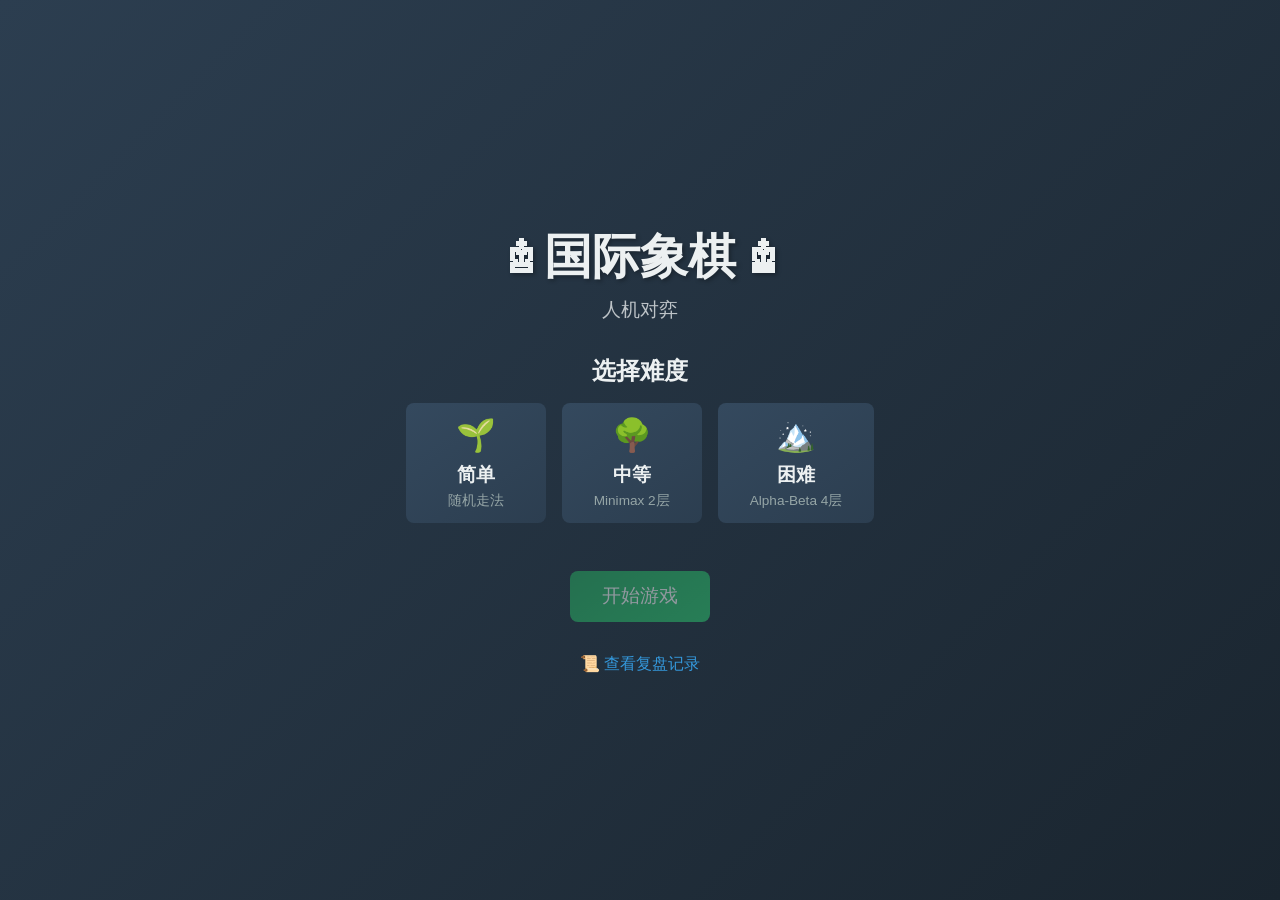
==== frontend/index.html @ ef0d99cd "feat: 前端开始页面和3D棋子样式" ====
<!DOCTYPE html>
<html lang="zh-CN">
<head>
    <meta charset="UTF-8">
    <meta name="viewport" content="width=device-width, initial-scale=1.0">
    <title>国际象棋 - 人机对弈</title>
    <link rel="stylesheet" href="static/css/style.css">
</head>
<body>
    <div class="container">
        <h1>♔ 国际象棋 ♚</h1>
        <p class="subtitle">人机对弈</p>

        <div class="difficulty-selection">
            <h2>选择难度</h2>
            <div class="difficulty-buttons">
                <button class="btn difficulty-btn" data-difficulty="simple">
                    <span class="difficulty-icon">🌱</span>
                    <span class="difficulty-name">简单</span>
                    <span class="difficulty-desc">随机走法</span>
                </button>
                <button class="btn difficulty-btn" data-difficulty="medium">
                    <span class="difficulty-icon">🌳</span>
                    <span class="difficulty-name">中等</span>
                    <span class="difficulty-desc">Minimax 2层</span>
                </button>
                <button class="btn difficulty-btn" data-difficulty="hard">
                    <span class="difficulty-icon">🏔️</span>
                    <span class="difficulty-name">困难</span>
                    <span class="difficulty-desc">Alpha-Beta 4层</span>
                </button>
            </div>
        </div>

        <div class="actions">
            <button id="startBtn" class="btn btn-primary" disabled>开始游戏</button>
        </div>

        <div class="history-link">
            <a href="replay.html">📜 查看复盘记录</a>
        </div>
    </div>

    <script src="static/js/api.js"></script>
    <script>
        let selectedDifficulty = null;

        document.querySelectorAll('.difficulty-btn').forEach(btn => {
            btn.addEventListener('click', () => {
                document.querySelectorAll('.difficulty-btn').forEach(b => b.classList.remove('selected'));
                btn.classList.add('selected');
                selectedDifficulty = btn.dataset.difficulty;
                document.getElementById('startBtn').disabled = false;
            });
        });

        document.getElementById('startBtn').addEventListener('click', async () => {
            if (!selectedDifficulty) return;
            try {
                const state = await API.startGame(selectedDifficulty);
                sessionStorage.setItem('game_id', state.game_id);
                sessionStorage.setItem('difficulty', selectedDifficulty);
                window.location.href = 'game.html';
            } catch (error) {
                alert('无法连接服务器，请确保后端服务已启动！');
            }
        });
    </script>
</body>
</html>
---- frontend/static/css/style.css ----
:root {
    --board-light: #f0d9b5;
    --board-dark: #b58863;
    --highlight: #829769;
    --check-highlight: #e74c3c;
    --selected: #f6f669;
}

* {
    margin: 0;
    padding: 0;
    box-sizing: border-box;
}

body {
    font-family: 'Segoe UI', sans-serif;
    background: linear-gradient(135deg, #2c3e50 0%, #1a252f 100%);
    min-height: 100vh;
    display: flex;
    justify-content: center;
    align-items: center;
}

.container {
    text-align: center;
    color: #ecf0f1;
}

h1 {
    font-size: 3rem;
    margin-bottom: 0.5rem;
    text-shadow: 2px 2px 4px rgba(0,0,0,0.3);
}

.subtitle {
    font-size: 1.2rem;
    color: #bdc3c7;
    margin-bottom: 2rem;
}

.difficulty-selection h2 {
    margin-bottom: 1rem;
}

.difficulty-buttons {
    display: flex;
    gap: 1rem;
    justify-content: center;
    flex-wrap: wrap;
}

.difficulty-btn {
    background: linear-gradient(145deg, #34495e, #2c3e50);
    border: 2px solid #4a5f7f;
    border-radius: 12px;
    padding: 1.5rem;
    color: #ecf0f1;
    cursor: pointer;
    transition: all 0.3s;
    min-width: 140px;
}

.difficulty-btn:hover {
    transform: translateY(-2px);
    box-shadow: 0 4px 12px rgba(0,0,0,0.3);
}

.difficulty-btn.selected {
    border-color: #3498db;
    background: linear-gradient(145deg, #3d566e, #2c3e50);
    box-shadow: 0 0 15px rgba(52, 152, 219, 0.4);
}

.difficulty-icon {
    font-size: 2rem;
    display: block;
}

.difficulty-name {
    font-size: 1.2rem;
    font-weight: bold;
    display: block;
    margin-top: 0.5rem;
}

.difficulty-desc {
    font-size: 0.85rem;
    color: #95a5a6;
    display: block;
    margin-top: 0.25rem;
}

.btn {
    padding: 0.8rem 2rem;
    font-size: 1rem;
    border: none;
    border-radius: 8px;
    cursor: pointer;
    transition: all 0.2s;
}

.btn-primary {
    background: linear-gradient(145deg, #27ae60, #2ecc71);
    color: white;
    font-size: 1.2rem;
    margin-top: 2rem;
}

.btn-primary:hover:not(:disabled) {
    transform: translateY(-2px);
    box-shadow: 0 4px 12px rgba(46, 204, 113, 0.4);
}

.btn-primary:disabled {
    opacity: 0.5;
    cursor: not-allowed;
}

.actions {
    margin-top: 1rem;
}

.history-link {
    margin-top: 2rem;
}

.history-link a {
    color: #3498db;
    text-decoration: none;
}

.history-link a:hover {
    text-decoration: underline;
}

/* 棋盘样式 */
.board-container {
    margin: 2rem auto;
}

.board {
    display: grid;
    grid-template-columns: repeat(8, 1fr);
    width: 480px;
    height: 480px;
    border: 4px solid #2c3e50;
    border-radius: 4px;
    box-shadow: 0 8px 32px rgba(0,0,0,0.4);
}

.square {
    width: 60px;
    height: 60px;
    display: flex;
    justify-content: center;
    align-items: center;
    font-size: 2.8rem;
    cursor: pointer;
    position: relative;
}

.square.light {
    background: linear-gradient(145deg, #f5e1a4, #e6c88a);
}

.square.dark {
    background: linear-gradient(145deg, #c9a86c, #b58863);
}

.square.selected {
    background: var(--selected) !important;
}

.square.legal-move::after {
    content: '';
    width: 16px;
    height: 16px;
    background: rgba(0, 0, 0, 0.2);
    border-radius: 50%;
    position: absolute;
}

.square.last-move {
    box-shadow: inset 0 0 0 3px rgba(255, 255, 0, 0.5);
}

.square.check {
    background: radial-gradient(circle, #e74c3c 0%, #c0392b 100%) !important;
}

/* 棋子样式 - 3D立体效果 */
.piece {
    font-size: 2.8rem;
    text-shadow: 2px 2px 4px rgba(0,0,0,0.4);
    filter: drop-shadow(0 3px 3px rgba(0,0,0,0.3));
    transition: transform 0.1s;
}

.piece.white {
    color: #ffffff;
    text-shadow:
        1px 1px 0 #d0d0d0,
        2px 2px 4px rgba(0,0,0,0.3),
        0 0 8px rgba(255,255,255,0.3);
}

.piece.black {
    color: #1a1a1a;
    text-shadow:
        1px 1px 0 #4a4a4a,
        2px 2px 4px rgba(0,0,0,0.5),
        0 0 8px rgba(0,0,0,0.2);
}

/* 游戏信息栏 */
.game-info {
    display: flex;
    justify-content: space-between;
    align-items: center;
    width: 480px;
    margin: 1rem auto;
    padding: 1rem;
    background: rgba(44, 62, 80, 0.8);
    border-radius: 8px;
}

.turn-indicator {
    font-size: 1.2rem;
    font-weight: bold;
}

.turn-indicator.white-turn {
    color: #fff;
}

.turn-indicator.black-turn {
    color: #aaa;
}

.game-controls {
    display: flex;
    gap: 0.5rem;
}

.game-controls .btn {
    padding: 0.5rem 1rem;
    font-size: 0.9rem;
    background: #34495e;
    color: #ecf0f1;
}

.game-controls .btn:hover {
    background: #4a5f7f;
}

/* 被吃棋子 */
.captured-pieces {
    width: 480px;
    margin: 0 auto;
    min-height: 40px;
    padding: 0.5rem;
    background: rgba(44, 62, 80, 0.6);
    border-radius: 4px;
    display: flex;
    flex-wrap: wrap;
    gap: 2px;
}

.captured-pieces span {
    font-size: 1.5rem;
}

/* Modal */
.modal {
    display: none;
    position: fixed;
    top: 0;
    left: 0;
    width: 100%;
    height: 100%;
    background: rgba(0,0,0,0.7);
    justify-content: center;
    align-items: center;
    z-index: 100;
}

.modal-content {
    background: #2c3e50;
    padding: 2rem;
    border-radius: 12px;
    text-align: center;
}

.modal-content h2 {
    margin-bottom: 1rem;
}

/* 复盘页面 */
.replay-layout {
    display: flex;
    gap: 2rem;
    justify-content: center;
    align-items: flex-start;
    flex-wrap: wrap;
}

.replay-list-container {
    background: rgba(44, 62, 80, 0.8);
    padding: 1rem;
    border-radius: 8px;
    min-width: 250px;
    max-height: 520px;
    overflow-y: auto;
}

.replay-list {
    display: flex;
    flex-direction: column;
    gap: 0.5rem;
}

.replay-item {
    background: #34495e;
    padding: 0.75rem;
    border-radius: 6px;
    cursor: pointer;
    transition: background 0.2s;
}

.replay-item:hover {
    background: #4a5f7f;
}

.replay-id {
    font-weight: bold;
    color: #3498db;
}

.replay-date {
    font-size: 0.85rem;
    color: #bdc3c7;
    display: block;
}

.replay-result {
    font-size: 0.85rem;
    color: #95a5a6;
}

.replay-controls {
    display: flex;
    gap: 1rem;
    justify-content: center;
    align-items: center;
    margin-top: 1rem;
}

.no-replays {
    color: #95a5a6;
    font-style: italic;
}

.back-link {
    margin-top: 2rem;
}

.back-link a {
    color: #3498db;
    text-decoration: none;
}
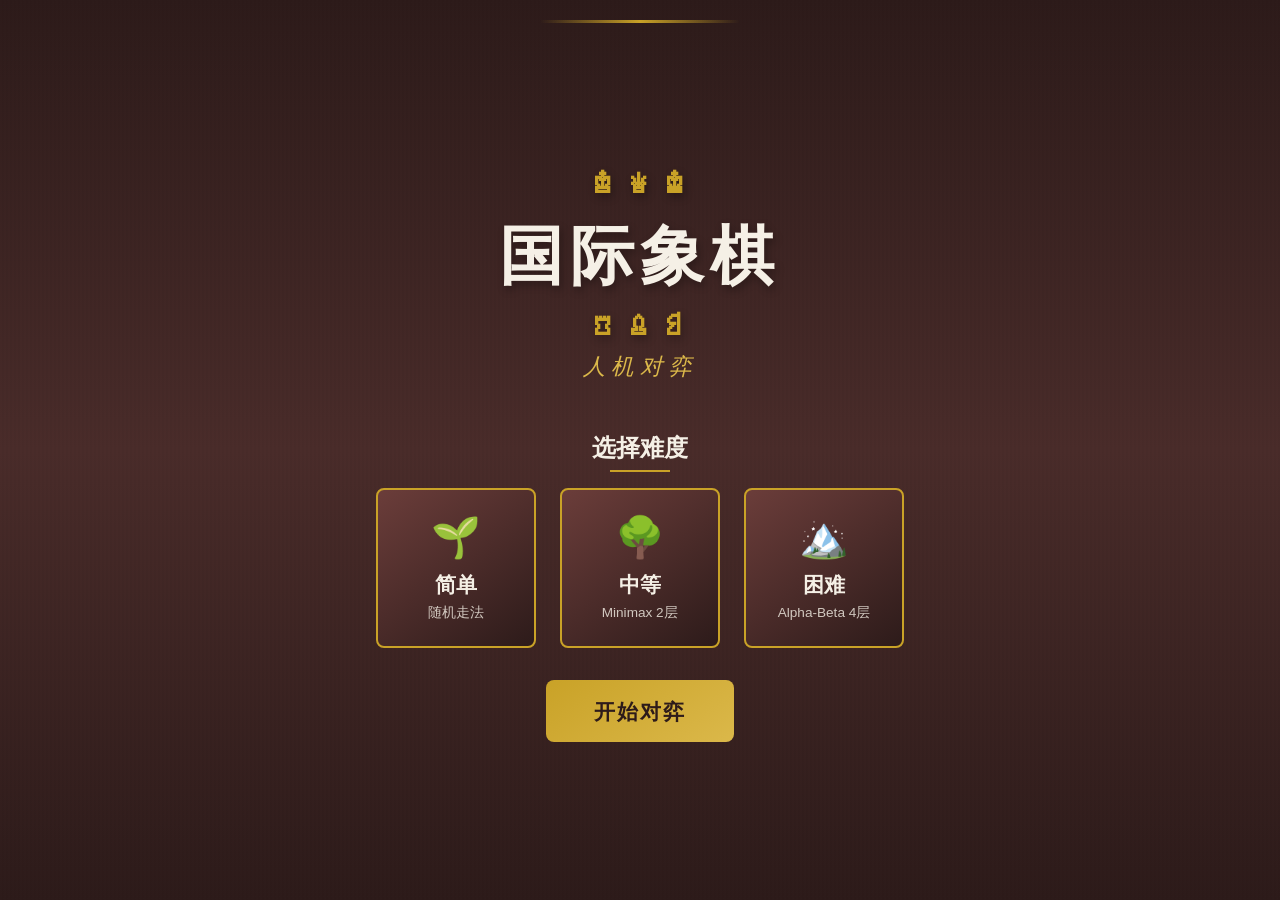
==== commit 67272670: "first commit" ====
--- a/frontend/index.html
+++ b/frontend/index.html
@@ -7,24 +7,30 @@
     <link rel="stylesheet" href="static/css/style.css">
 </head>
 <body>
-    <div class="container">
-        <h1>♔ 国际象棋 ♚</h1>
-        <p class="subtitle">人机对弈</p>
+    <div class="index-container">
+        <div class="title-wrapper">
+            <h1 class="main-title">
+                <span class="title-ornament">♔ ♕ ♚</span>
+                国际象棋
+                <span class="title-ornament">♖ ♗ ♘</span>
+            </h1>
+            <p class="subtitle">人机对弈</p>
+        </div>
 
-        <div class="difficulty-selection">
-            <h2>选择难度</h2>
+        <div class="difficulty-section">
+            <h2 class="difficulty-title">选择难度</h2>
             <div class="difficulty-buttons">
-                <button class="btn difficulty-btn" data-difficulty="simple">
+                <button class="difficulty-btn" data-difficulty="simple">
                     <span class="difficulty-icon">🌱</span>
                     <span class="difficulty-name">简单</span>
                     <span class="difficulty-desc">随机走法</span>
                 </button>
-                <button class="btn difficulty-btn" data-difficulty="medium">
+                <button class="difficulty-btn" data-difficulty="medium">
                     <span class="difficulty-icon">🌳</span>
                     <span class="difficulty-name">中等</span>
                     <span class="difficulty-desc">Minimax 2层</span>
                 </button>
-                <button class="btn difficulty-btn" data-difficulty="hard">
+                <button class="difficulty-btn" data-difficulty="hard">
                     <span class="difficulty-icon">🏔️</span>
                     <span class="difficulty-name">困难</span>
                     <span class="difficulty-desc">Alpha-Beta 4层</span>
@@ -32,13 +38,7 @@
             </div>
         </div>
 
-        <div class="actions">
-            <button id="startBtn" class="btn btn-primary" disabled>开始游戏</button>
-        </div>
-
-        <div class="history-link">
-            <a href="replay.html">📜 查看复盘记录</a>
-        </div>
+        <button id="startBtn" class="start-btn" disabled>开始对弈</button>
     </div>
 
     <script src="static/js/api.js"></script>
@@ -67,4 +67,4 @@
         });
     </script>
 </body>
-</html>+</html>
--- a/frontend/static/css/style.css
+++ b/frontend/static/css/style.css
@@ -1,9 +1,18 @@
+@import url('https://fonts.googleapis.com/css2?family=Playfair+Display:wght@400;600;700&family=Crimson+Pro:wght@400;500;600&display=swap');
+
 :root {
-    --board-light: #f0d9b5;
-    --board-dark: #b58863;
-    --highlight: #829769;
-    --check-highlight: #e74c3c;
-    --selected: #f6f669;
+    --mahogany: #4a2c2a;
+    --mahogany-dark: #2d1b1a;
+    --mahogany-light: #6b3d3a;
+    --cream: #f5f0e6;
+    --cream-dark: #e8e0d0;
+    --gold: #c9a227;
+    --gold-light: #dbb84a;
+    --felt-green: #2d5a3d;
+    --felt-dark: #1e3d29;
+    --text-dark: #1a1a1a;
+    --text-light: #f5f0e6;
+    --shadow: rgba(0,0,0,0.3);
 }
 
 * {
@@ -13,129 +22,469 @@
 }
 
 body {
-    font-family: 'Segoe UI', sans-serif;
-    background: linear-gradient(135deg, #2c3e50 0%, #1a252f 100%);
+    font-family: 'Crimson Pro', Georgia, serif;
+    background: var(--mahogany-dark);
     min-height: 100vh;
-    display: flex;
+    color: var(--text-light);
+    overflow-x: hidden;
+}
+
+/* Wood grain background texture */
+body::before {
+    content: '';
+    position: fixed;
+    top: 0;
+    left: 0;
+    width: 100%;
+    height: 100%;
+    background:
+        repeating-linear-gradient(
+            90deg,
+            transparent,
+            transparent 2px,
+            rgba(0,0,0,0.03) 2px,
+            rgba(0,0,0,0.03) 4px
+        ),
+        linear-gradient(180deg, var(--mahogany-dark) 0%, var(--mahogany) 50%, var(--mahogany-dark) 100%);
+    z-index: -1;
+}
+
+/* ==================== INDEX PAGE ==================== */
+
+.index-container {
+    min-height: 100vh;
+    display: flex;
+    flex-direction: column;
     justify-content: center;
     align-items: center;
-}
-
-.container {
+    padding: 2rem;
+    position: relative;
+}
+
+.index-container::before {
+    content: '';
+    position: absolute;
+    top: 20px;
+    left: 50%;
+    transform: translateX(-50%);
+    width: 200px;
+    height: 3px;
+    background: linear-gradient(90deg, transparent, var(--gold), transparent);
+}
+
+.title-wrapper {
     text-align: center;
-    color: #ecf0f1;
-}
-
-h1 {
-    font-size: 3rem;
+    margin-bottom: 3rem;
+    animation: fadeInDown 0.8s ease-out;
+}
+
+.main-title {
+    font-family: 'Playfair Display', serif;
+    font-size: 4rem;
+    font-weight: 700;
+    color: var(--cream);
+    text-shadow: 2px 4px 8px var(--shadow);
+    letter-spacing: 0.1em;
     margin-bottom: 0.5rem;
-    text-shadow: 2px 2px 4px rgba(0,0,0,0.3);
+}
+
+.title-ornament {
+    font-size: 2rem;
+    color: var(--gold);
+    display: block;
+    margin-bottom: 0.5rem;
 }
 
 .subtitle {
-    font-size: 1.2rem;
-    color: #bdc3c7;
+    font-family: 'Crimson Pro', serif;
+    font-size: 1.4rem;
+    color: var(--gold-light);
+    font-style: italic;
+    letter-spacing: 0.3em;
+    text-transform: uppercase;
+}
+
+.difficulty-section {
+    text-align: center;
+    animation: fadeInUp 0.8s ease-out 0.2s both;
+}
+
+.difficulty-title {
+    font-family: 'Playfair Display', serif;
+    font-size: 1.5rem;
+    color: var(--cream);
+    margin-bottom: 1.5rem;
+    position: relative;
+    display: inline-block;
+}
+
+.difficulty-title::after {
+    content: '';
+    position: absolute;
+    bottom: -8px;
+    left: 50%;
+    transform: translateX(-50%);
+    width: 60px;
+    height: 2px;
+    background: var(--gold);
+}
+
+.difficulty-buttons {
+    display: flex;
+    gap: 1.5rem;
+    flex-wrap: wrap;
+    justify-content: center;
     margin-bottom: 2rem;
 }
 
-.difficulty-selection h2 {
-    margin-bottom: 1rem;
-}
-
-.difficulty-buttons {
-    display: flex;
-    gap: 1rem;
-    justify-content: center;
-    flex-wrap: wrap;
-}
-
 .difficulty-btn {
-    background: linear-gradient(145deg, #34495e, #2c3e50);
-    border: 2px solid #4a5f7f;
-    border-radius: 12px;
-    padding: 1.5rem;
-    color: #ecf0f1;
+    background: linear-gradient(145deg, var(--mahogany-light), var(--mahogany-dark));
+    border: 2px solid var(--gold);
+    border-radius: 8px;
+    padding: 1.5rem 2rem;
+    color: var(--cream);
     cursor: pointer;
-    transition: all 0.3s;
-    min-width: 140px;
+    transition: all 0.3s ease;
+    min-width: 160px;
+    position: relative;
+    overflow: hidden;
+}
+
+.difficulty-btn::before {
+    content: '';
+    position: absolute;
+    top: 0;
+    left: -100%;
+    width: 100%;
+    height: 100%;
+    background: linear-gradient(90deg, transparent, rgba(201,162,39,0.2), transparent);
+    transition: left 0.5s ease;
+}
+
+.difficulty-btn:hover::before {
+    left: 100%;
 }
 
 .difficulty-btn:hover {
-    transform: translateY(-2px);
-    box-shadow: 0 4px 12px rgba(0,0,0,0.3);
+    transform: translateY(-4px);
+    box-shadow: 0 8px 24px rgba(0,0,0,0.4), 0 0 20px rgba(201,162,39,0.3);
+    border-color: var(--gold-light);
 }
 
 .difficulty-btn.selected {
-    border-color: #3498db;
-    background: linear-gradient(145deg, #3d566e, #2c3e50);
-    box-shadow: 0 0 15px rgba(52, 152, 219, 0.4);
+    background: linear-gradient(145deg, var(--gold), var(--gold-light));
+    color: var(--mahogany-dark);
+    border-color: var(--gold-light);
+    box-shadow: 0 4px 20px rgba(201,162,39,0.5);
 }
 
 .difficulty-icon {
-    font-size: 2rem;
+    font-size: 2.5rem;
     display: block;
+    margin-bottom: 0.5rem;
 }
 
 .difficulty-name {
-    font-size: 1.2rem;
-    font-weight: bold;
+    font-family: 'Playfair Display', serif;
+    font-size: 1.3rem;
+    font-weight: 600;
     display: block;
-    margin-top: 0.5rem;
+    margin-bottom: 0.3rem;
 }
 
 .difficulty-desc {
     font-size: 0.85rem;
-    color: #95a5a6;
+    opacity: 0.8;
     display: block;
-    margin-top: 0.25rem;
-}
-
-.btn {
-    padding: 0.8rem 2rem;
-    font-size: 1rem;
+}
+
+.start-btn {
+    background: linear-gradient(145deg, var(--gold), var(--gold-light));
     border: none;
     border-radius: 8px;
+    padding: 1rem 3rem;
+    font-family: 'Playfair Display', serif;
+    font-size: 1.3rem;
+    font-weight: 600;
+    color: var(--mahogany-dark);
     cursor: pointer;
-    transition: all 0.2s;
-}
-
-.btn-primary {
-    background: linear-gradient(145deg, #27ae60, #2ecc71);
-    color: white;
+    transition: all 0.3s ease;
+    animation: fadeInUp 0.8s ease-out 0.4s both;
+    letter-spacing: 0.1em;
+}
+
+.start-btn:hover:not(:disabled) {
+    transform: translateY(-2px);
+    box-shadow: 0 6px 20px rgba(201,162,39,0.5);
+}
+
+.start-btn:disabled {
+    opacity: 0.4;
+    cursor: not-allowed;
+}
+
+.history-link {
+    margin-top: 3rem;
+    animation: fadeInUp 0.8s ease-out 0.6s both;
+}
+
+.history-link a {
+    color: var(--gold);
+    text-decoration: none;
+    font-size: 1.1rem;
+    transition: color 0.3s ease;
+    display: flex;
+    align-items: center;
+    gap: 0.5rem;
+}
+
+.history-link a:hover {
+    color: var(--gold-light);
+}
+
+.history-link a::before {
+    content: '📜';
+}
+
+/* ==================== GAME PAGE ==================== */
+
+.game-layout {
+    display: flex;
+    gap: 2rem;
+    padding: 2rem;
+    max-width: 1400px;
+    margin: 0 auto;
+    min-height: 100vh;
+    align-items: flex-start;
+}
+
+.game-center {
+    flex: 1;
+    display: flex;
+    flex-direction: column;
+    align-items: center;
+}
+
+/* Captured Pieces Panel */
+.captured-panel {
+    width: 140px;
+    display: flex;
+    flex-direction: column;
+    gap: 1rem;
+    padding-top: 20px;
+}
+
+/* Win Rate Section */
+.win-rate-section {
+    background: linear-gradient(145deg, var(--mahogany-light), var(--mahogany-dark));
+    border: 2px solid rgba(201,162,39,0.4);
+    border-radius: 12px;
+    padding: 1rem;
+    box-shadow: 0 4px 12px rgba(0,0,0,0.3);
+}
+
+.win-rate-display {
+    display: flex;
+    align-items: center;
+    justify-content: center;
+    gap: 0.5rem;
+}
+
+.win-rate-item {
+    display: flex;
+    flex-direction: column;
+    align-items: center;
+    min-width: 50px;
+}
+
+.win-rate-label {
+    font-family: 'Playfair Display', serif;
+    font-size: 0.8rem;
+    color: var(--cream);
+    text-transform: uppercase;
+    letter-spacing: 0.05em;
+}
+
+.win-rate-value {
+    font-family: 'Playfair Display', serif;
+    font-size: 1.4rem;
+    font-weight: 700;
+    color: var(--gold);
+}
+
+.win-rate-divider {
+    font-family: 'Playfair Display', serif;
+    font-size: 1.5rem;
+    font-weight: 700;
+    color: var(--gold);
+    margin: 0 0.25rem;
+}
+
+.captured-section {
+    background: linear-gradient(145deg, var(--mahogany-light), var(--mahogany-dark));
+    border: 2px solid rgba(201,162,39,0.4);
+    border-radius: 12px;
+    padding: 1rem;
+    min-height: 140px;
+    box-shadow: 0 4px 12px rgba(0,0,0,0.3);
+}
+
+.captured-label {
+    font-family: 'Playfair Display', serif;
+    font-size: 0.75rem;
+    color: var(--gold);
+    text-align: center;
+    margin-bottom: 0.5rem;
+    text-transform: uppercase;
+    letter-spacing: 0.1em;
+    padding-bottom: 0.5rem;
+    border-bottom: 1px solid rgba(201,162,39,0.3);
+}
+
+.captured-pieces-display {
+    display: flex;
+    flex-wrap: wrap;
+    gap: 2px;
+    justify-content: center;
+    align-content: flex-start;
+    min-height: 90px;
+}
+
+.captured-pieces-display span {
+    font-size: 1.5rem;
+}
+
+.captured-pieces-display.white-captures span {
+    color: #1a1a1a;
+    text-shadow:
+        1px 1px 0 #4a4a4a,
+        2px 2px 4px rgba(0,0,0,0.5);
+}
+
+.captured-pieces-display.black-captures span {
+    color: #ffffff;
+    text-shadow:
+        1px 1px 0 #c0c0c0,
+        2px 2px 4px rgba(0,0,0,0.5);
+}
+
+.game-header {
+    text-align: center;
+    margin-bottom: 1.5rem;
+}
+
+.game-title {
+    font-family: 'Playfair Display', serif;
+    font-size: 2rem;
+    color: var(--cream);
+    text-shadow: 2px 3px 6px var(--shadow);
+}
+
+.game-title span {
+    color: var(--gold);
+}
+
+/* Game Info Bar */
+.game-info {
+    display: flex;
+    justify-content: space-between;
+    align-items: center;
+    width: 520px;
+    margin: 0 auto 1rem;
+    padding: 1rem 1.5rem;
+    background: linear-gradient(145deg, var(--mahogany-light), var(--mahogany-dark));
+    border: 1px solid var(--gold);
+    border-radius: 8px;
+    box-shadow: 0 4px 12px var(--shadow);
+}
+
+.turn-indicator {
+    font-family: 'Playfair Display', serif;
     font-size: 1.2rem;
-    margin-top: 2rem;
-}
-
-.btn-primary:hover:not(:disabled) {
-    transform: translateY(-2px);
-    box-shadow: 0 4px 12px rgba(46, 204, 113, 0.4);
-}
-
-.btn-primary:disabled {
-    opacity: 0.5;
-    cursor: not-allowed;
-}
-
-.actions {
-    margin-top: 1rem;
-}
-
-.history-link {
-    margin-top: 2rem;
-}
-
-.history-link a {
-    color: #3498db;
-    text-decoration: none;
-}
-
-.history-link a:hover {
-    text-decoration: underline;
-}
-
-/* 棋盘样式 */
+    font-weight: 600;
+    display: flex;
+    align-items: center;
+    gap: 0.5rem;
+}
+
+.turn-indicator::before {
+    content: '♔';
+    font-size: 1.5rem;
+}
+
+.turn-indicator.white-turn {
+    color: var(--cream);
+}
+
+.turn-indicator.white-turn::before {
+    content: '♔';
+}
+
+.turn-indicator.black-turn {
+    color: #aaa;
+}
+
+.turn-indicator.black-turn::before {
+    content: '♚';
+}
+
+.thinking-time {
+    font-family: 'Crimson Pro', serif;
+    font-size: 0.9rem;
+    color: var(--gold-light);
+    margin-left: 0.5rem;
+}
+
+.game-controls {
+    display: flex;
+    gap: 0.5rem;
+}
+
+.game-controls .btn {
+    background: transparent;
+    border: 1px solid var(--gold);
+    border-radius: 4px;
+    padding: 0.5rem 1rem;
+    color: var(--gold);
+    font-family: 'Crimson Pro', serif;
+    font-size: 0.9rem;
+    cursor: pointer;
+    transition: all 0.3s ease;
+}
+
+.game-controls .btn:hover {
+    background: var(--gold);
+    color: var(--mahogany-dark);
+}
+
+/* Board Container with Wood Frame */
+.board-frame {
+    background: linear-gradient(145deg, #3d2322, var(--mahogany-dark));
+    padding: 20px;
+    border-radius: 8px;
+    box-shadow:
+        0 8px 32px var(--shadow),
+        inset 0 2px 4px rgba(255,255,255,0.1);
+    border: 3px solid var(--gold);
+    position: relative;
+}
+
+.board-frame::before {
+    content: '';
+    position: absolute;
+    top: 8px;
+    left: 8px;
+    right: 8px;
+    bottom: 8px;
+    border: 1px solid rgba(201,162,39,0.3);
+    border-radius: 4px;
+    pointer-events: none;
+}
+
 .board-container {
-    margin: 2rem auto;
+    position: relative;
+    width: 480px;
+    height: 480px;
 }
 
 .board {
@@ -143,11 +492,13 @@
     grid-template-columns: repeat(8, 1fr);
     width: 480px;
     height: 480px;
-    border: 4px solid #2c3e50;
     border-radius: 4px;
-    box-shadow: 0 8px 32px rgba(0,0,0,0.4);
-}
-
+    overflow: hidden;
+    box-shadow: inset 0 0 20px rgba(0,0,0,0.3);
+    transition: none;
+}
+
+/* Chess Squares */
 .square {
     width: 60px;
     height: 60px;
@@ -160,117 +511,197 @@
 }
 
 .square.light {
-    background: linear-gradient(145deg, #f5e1a4, #e6c88a);
+    background: linear-gradient(145deg, #f0e6d3, #d4c9b8);
 }
 
 .square.dark {
-    background: linear-gradient(145deg, #c9a86c, #b58863);
+    background: linear-gradient(145deg, var(--felt-green), var(--felt-dark));
+}
+
+.square:hover {
+    filter: brightness(1.1);
 }
 
 .square.selected {
-    background: var(--selected) !important;
+    background: radial-gradient(circle, rgba(201,162,39,0.8), rgba(201,162,39,0.4)) !important;
+    box-shadow: inset 0 0 15px rgba(201,162,39,0.5);
 }
 
 .square.legal-move::after {
     content: '';
-    width: 16px;
-    height: 16px;
-    background: rgba(0, 0, 0, 0.2);
+    width: 18px;
+    height: 18px;
+    background: radial-gradient(circle, rgba(201,162,39,0.7), rgba(201,162,39,0.3));
     border-radius: 50%;
     position: absolute;
+    box-shadow: 0 0 8px rgba(201,162,39,0.5);
 }
 
 .square.last-move {
-    box-shadow: inset 0 0 0 3px rgba(255, 255, 0, 0.5);
+    background: rgba(201, 162, 39, 0.35) !important;
+    box-shadow: inset 0 0 0 4px rgba(201, 162, 39, 0.8);
+}
+
+.square.last-move::after {
+    content: '';
+    position: absolute;
+    width: 12px;
+    height: 12px;
+    background: rgba(201, 162, 39, 0.9);
+    border-radius: 50%;
+    bottom: 4px;
+    right: 4px;
+    pointer-events: none;
 }
 
 .square.check {
-    background: radial-gradient(circle, #e74c3c 0%, #c0392b 100%) !important;
-}
-
-/* 棋子样式 - 3D立体效果 */
+    background: radial-gradient(circle, rgba(220,50,50,0.8), rgba(220,50,50,0.4)) !important;
+    animation: checkPulse 1s ease-in-out infinite;
+}
+
+@keyframes checkPulse {
+    0%, 100% { box-shadow: inset 0 0 15px rgba(220,50,50,0.5); }
+    50% { box-shadow: inset 0 0 25px rgba(220,50,50,0.8); }
+}
+
+/* Chess Pieces */
 .piece {
     font-size: 2.8rem;
-    text-shadow: 2px 2px 4px rgba(0,0,0,0.4);
-    filter: drop-shadow(0 3px 3px rgba(0,0,0,0.3));
-    transition: transform 0.1s;
+    filter: drop-shadow(2px 3px 3px rgba(0,0,0,0.4));
+    transition: transform 0.15s ease;
+    cursor: grab;
+}
+
+.piece:hover {
+    transform: scale(1.1);
 }
 
 .piece.white {
     color: #ffffff;
     text-shadow:
-        1px 1px 0 #d0d0d0,
-        2px 2px 4px rgba(0,0,0,0.3),
-        0 0 8px rgba(255,255,255,0.3);
+        1px 1px 0 #c0c0c0,
+        2px 2px 4px rgba(0,0,0,0.3);
 }
 
 .piece.black {
     color: #1a1a1a;
     text-shadow:
         1px 1px 0 #4a4a4a,
-        2px 2px 4px rgba(0,0,0,0.5),
-        0 0 8px rgba(0,0,0,0.2);
-}
-
-/* 游戏信息栏 */
-.game-info {
-    display: flex;
-    justify-content: space-between;
-    align-items: center;
-    width: 480px;
-    margin: 1rem auto;
-    padding: 1rem;
-    background: rgba(44, 62, 80, 0.8);
-    border-radius: 8px;
-}
-
-.turn-indicator {
-    font-size: 1.2rem;
-    font-weight: bold;
-}
-
-.turn-indicator.white-turn {
-    color: #fff;
-}
-
-.turn-indicator.black-turn {
-    color: #aaa;
-}
-
-.game-controls {
-    display: flex;
+        2px 2px 4px rgba(0,0,0,0.5);
+}
+
+/* Captured Pieces */
+.captured-area {
+    width: 520px;
+    margin: 0.5rem auto;
+    min-height: 36px;
+    padding: 0.5rem 1rem;
+    background: linear-gradient(145deg, var(--mahogany-light), var(--mahogany-dark));
+    border: 1px solid rgba(201,162,39,0.3);
+    border-radius: 6px;
+    display: flex;
+    flex-wrap: wrap;
+    gap: 4px;
+    align-items: center;
+}
+
+.captured-label {
+    font-size: 0.75rem;
+    color: var(--gold);
+    text-transform: uppercase;
+    letter-spacing: 0.1em;
+    margin-right: 0.5rem;
+}
+
+.captured-area span {
+    font-size: 1.4rem;
+    opacity: 0.9;
+}
+
+/* ==================== RULES PANEL ==================== */
+
+.rules-panel {
+    flex: 1;
+    max-width: 360px;
+    background: linear-gradient(145deg, var(--mahogany-light), var(--mahogany-dark));
+    border: 2px solid var(--gold);
+    border-radius: 12px;
+    padding: 1.5rem;
+    color: var(--text-light);
+    max-height: calc(100vh - 4rem);
+    overflow-y: auto;
+    box-shadow: 0 8px 32px var(--shadow);
+}
+
+.rules-panel::-webkit-scrollbar {
+    width: 6px;
+}
+
+.rules-panel::-webkit-scrollbar-track {
+    background: rgba(0,0,0,0.2);
+    border-radius: 3px;
+}
+
+.rules-panel::-webkit-scrollbar-thumb {
+    background: var(--gold);
+    border-radius: 3px;
+}
+
+.rules-title {
+    font-family: 'Playfair Display', serif;
+    font-size: 1.5rem;
+    color: var(--gold);
+    text-align: center;
+    margin-bottom: 1rem;
+    padding-bottom: 0.75rem;
+    border-bottom: 1px solid rgba(201,162,39,0.3);
+}
+
+.rule-section {
+    margin-bottom: 1rem;
+    padding: 0.75rem;
+    background: rgba(0,0,0,0.2);
+    border-radius: 6px;
+    border-left: 3px solid var(--gold);
+}
+
+.rule-section h3 {
+    font-family: 'Playfair Display', serif;
+    font-size: 1.1rem;
+    color: var(--cream);
+    margin-bottom: 0.5rem;
+    display: flex;
+    align-items: center;
     gap: 0.5rem;
 }
 
-.game-controls .btn {
-    padding: 0.5rem 1rem;
-    font-size: 0.9rem;
-    background: #34495e;
-    color: #ecf0f1;
-}
-
-.game-controls .btn:hover {
-    background: #4a5f7f;
-}
-
-/* 被吃棋子 */
-.captured-pieces {
-    width: 480px;
-    margin: 0 auto;
-    min-height: 40px;
-    padding: 0.5rem;
-    background: rgba(44, 62, 80, 0.6);
-    border-radius: 4px;
-    display: flex;
-    flex-wrap: wrap;
-    gap: 2px;
-}
-
-.captured-pieces span {
-    font-size: 1.5rem;
-}
-
-/* Modal */
+.rule-section ul {
+    list-style: none;
+    padding-left: 0.5rem;
+}
+
+.rule-section li {
+    font-size: 0.85rem;
+    line-height: 1.5;
+    margin-bottom: 0.3rem;
+    color: var(--cream-dark);
+    position: relative;
+    padding-left: 1rem;
+}
+
+.rule-section li::before {
+    content: '•';
+    color: var(--gold);
+    position: absolute;
+    left: 0;
+}
+
+.rule-section li strong {
+    color: var(--gold-light);
+}
+
+/* ==================== MODAL ==================== */
+
 .modal {
     display: none;
     position: fixed;
@@ -278,93 +709,278 @@
     left: 0;
     width: 100%;
     height: 100%;
-    background: rgba(0,0,0,0.7);
+    background: rgba(0,0,0,0.8);
     justify-content: center;
     align-items: center;
-    z-index: 100;
+    z-index: 1000;
+    backdrop-filter: blur(4px);
 }
 
 .modal-content {
-    background: #2c3e50;
+    background: linear-gradient(145deg, var(--mahogany-light), var(--mahogany-dark));
+    padding: 2.5rem;
+    border-radius: 16px;
+    text-align: center;
+    border: 2px solid var(--gold);
+    box-shadow: 0 20px 60px rgba(0,0,0,0.5);
+    animation: modalIn 0.3s ease-out;
+    max-width: 400px;
+}
+
+@keyframes modalIn {
+    from {
+        opacity: 0;
+        transform: scale(0.9) translateY(-20px);
+    }
+    to {
+        opacity: 1;
+        transform: scale(1) translateY(0);
+    }
+}
+
+.modal-content h2 {
+    font-family: 'Playfair Display', serif;
+    font-size: 2rem;
+    color: var(--gold);
+    margin-bottom: 0.5rem;
+}
+
+.modal-content p {
+    font-size: 1.1rem;
+    color: var(--cream);
+    margin-bottom: 1.5rem;
+}
+
+.modal-buttons {
+    display: flex;
+    gap: 1rem;
+    justify-content: center;
+}
+
+.modal-buttons .btn {
+    padding: 0.8rem 1.5rem;
+    border-radius: 6px;
+    font-family: 'Crimson Pro', serif;
+    font-size: 1rem;
+    cursor: pointer;
+    transition: all 0.3s ease;
+}
+
+.modal-buttons .btn-primary {
+    background: linear-gradient(145deg, var(--gold), var(--gold-light));
+    border: none;
+    color: var(--mahogany-dark);
+    font-weight: 600;
+}
+
+.modal-buttons .btn-primary:hover {
+    transform: translateY(-2px);
+    box-shadow: 0 4px 12px rgba(201,162,39,0.4);
+}
+
+.modal-buttons .btn-secondary {
+    background: transparent;
+    border: 1px solid var(--gold);
+    color: var(--gold);
+}
+
+.modal-buttons .btn-secondary:hover {
+    background: var(--gold);
+    color: var(--mahogany-dark);
+}
+
+/* Promotion Dialog */
+.promotion-title {
+    font-family: 'Playfair Display', serif;
+    font-size: 1.5rem;
+    color: var(--gold);
+    margin-bottom: 1.5rem;
+}
+
+.promotion-options {
+    display: flex;
+    gap: 1rem;
+    justify-content: center;
+    margin-bottom: 1rem;
+}
+
+.promotion-btn {
+    background: linear-gradient(145deg, var(--mahogany-light), var(--mahogany-dark));
+    border: 2px solid var(--gold);
+    border-radius: 8px;
+    padding: 1rem 1.5rem;
+    color: var(--cream);
+    cursor: pointer;
+    transition: all 0.3s ease;
+    font-size: 2rem;
+}
+
+.promotion-btn:hover {
+    background: var(--gold);
+    transform: translateY(-2px);
+    box-shadow: 0 4px 12px rgba(201,162,39,0.4);
+}
+
+/* ==================== ANIMATIONS ==================== */
+
+@keyframes fadeInDown {
+    from {
+        opacity: 0;
+        transform: translateY(-30px);
+    }
+    to {
+        opacity: 1;
+        transform: translateY(0);
+    }
+}
+
+@keyframes fadeInUp {
+    from {
+        opacity: 0;
+        transform: translateY(30px);
+    }
+    to {
+        opacity: 1;
+        transform: translateY(0);
+    }
+}
+
+/* ==================== REPLAY PAGE ==================== */
+
+.replay-layout {
+    display: flex;
+    gap: 2rem;
     padding: 2rem;
+    max-width: 1200px;
+    margin: 0 auto;
+    justify-content: center;
+}
+
+.replay-list-container {
+    background: linear-gradient(145deg, var(--mahogany-light), var(--mahogany-dark));
+    border: 2px solid var(--gold);
     border-radius: 12px;
+    padding: 1.5rem;
+    min-width: 280px;
+    max-height: 600px;
+    overflow-y: auto;
+}
+
+.replay-list-title {
+    font-family: 'Playfair Display', serif;
+    font-size: 1.3rem;
+    color: var(--gold);
     text-align: center;
-}
-
-.modal-content h2 {
     margin-bottom: 1rem;
-}
-
-/* 复盘页面 */
-.replay-layout {
-    display: flex;
-    gap: 2rem;
-    justify-content: center;
-    align-items: flex-start;
-    flex-wrap: wrap;
-}
-
-.replay-list-container {
-    background: rgba(44, 62, 80, 0.8);
+    padding-bottom: 0.5rem;
+    border-bottom: 1px solid rgba(201,162,39,0.3);
+}
+
+.replay-item {
+    background: rgba(0,0,0,0.2);
     padding: 1rem;
-    border-radius: 8px;
-    min-width: 250px;
-    max-height: 520px;
-    overflow-y: auto;
-}
-
-.replay-list {
-    display: flex;
-    flex-direction: column;
-    gap: 0.5rem;
-}
-
-.replay-item {
-    background: #34495e;
-    padding: 0.75rem;
+    padding-right: 3rem;
     border-radius: 6px;
+    margin-bottom: 0.5rem;
     cursor: pointer;
-    transition: background 0.2s;
+    transition: all 0.3s ease;
+    border: 1px solid transparent;
+    position: relative;
 }
 
 .replay-item:hover {
-    background: #4a5f7f;
+    background: rgba(201,162,39,0.2);
+    border-color: var(--gold);
 }
 
 .replay-id {
-    font-weight: bold;
-    color: #3498db;
+    font-weight: 600;
+    color: var(--gold);
+    display: block;
+    margin-bottom: 0.3rem;
 }
 
 .replay-date {
     font-size: 0.85rem;
-    color: #bdc3c7;
+    color: var(--cream-dark);
     display: block;
+    margin-bottom: 0.2rem;
 }
 
 .replay-result {
     font-size: 0.85rem;
-    color: #95a5a6;
-}
-
-.replay-controls {
-    display: flex;
-    gap: 1rem;
-    justify-content: center;
-    align-items: center;
-    margin-top: 1rem;
+    color: var(--gold-light);
+}
+
+.replay-delete-btn {
+    position: absolute;
+    right: 0.8rem;
+    top: 50%;
+    transform: translateY(-50%);
+    background: transparent;
+    border: 1px solid rgba(200,100,100,0.6);
+    color: rgba(200,100,100,0.8);
+    width: 24px;
+    height: 24px;
+    border-radius: 50%;
+    cursor: pointer;
+    font-size: 1rem;
+    line-height: 1;
+    transition: all 0.3s ease;
+}
+
+.replay-delete-btn:hover {
+    background: rgba(200,100,100,0.2);
+    border-color: #c86464;
+    color: #c86464;
 }
 
 .no-replays {
-    color: #95a5a6;
+    text-align: center;
+    color: var(--cream-dark);
     font-style: italic;
+    padding: 2rem;
 }
 
 .back-link {
     margin-top: 2rem;
+    text-align: center;
 }
 
 .back-link a {
-    color: #3498db;
+    color: var(--gold);
     text-decoration: none;
-}+    font-size: 1.1rem;
+    display: inline-flex;
+    align-items: center;
+    gap: 0.5rem;
+    transition: color 0.3s ease;
+}
+
+.back-link a:hover {
+    color: var(--gold-light);
+}
+
+/* Responsive */
+@media (max-width: 1100px) {
+    .game-layout {
+        flex-direction: column;
+        align-items: center;
+    }
+
+    .captured-panel {
+        flex-direction: row;
+        width: auto;
+        padding-top: 0;
+        order: 3;
+    }
+
+    .captured-section {
+        min-width: 150px;
+    }
+
+    .rules-panel {
+        max-width: 520px;
+        max-height: none;
+    }
+}
